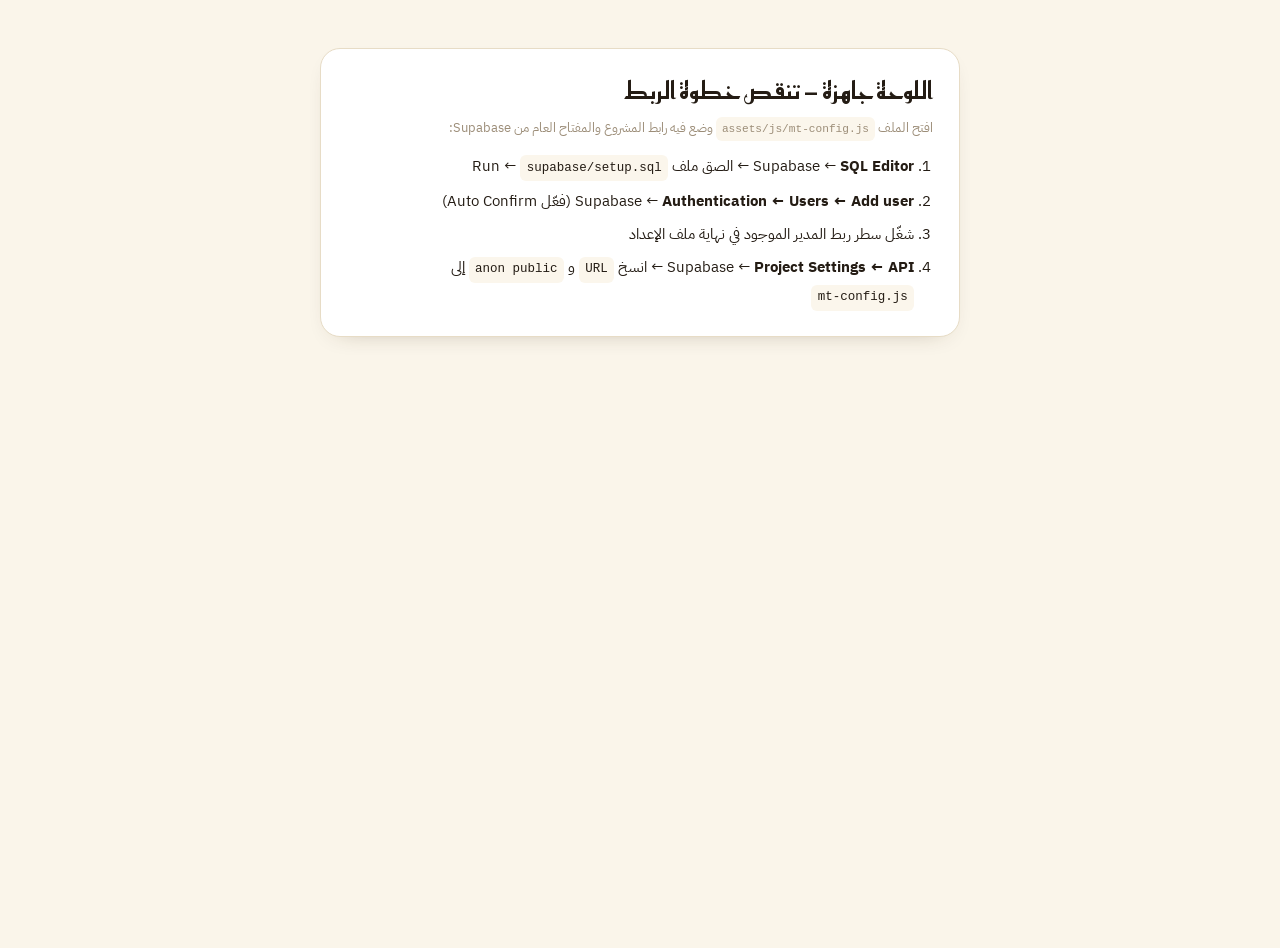
==== mt-panel-20c00ee28435/index.html @ f080e006 "لوحة تحكم كاملة لإدارة محتوى الموقع لوحة عربية على نفس الدومين بمسار غير قابل للتخمين، محمية بتسجيل " ====
<!DOCTYPE html>
<html lang="ar" dir="rtl" data-theme="light">
<head>
<meta charset="UTF-8" />
<meta name="viewport" content="width=device-width, initial-scale=1.0, viewport-fit=cover" />
<title>لوحة تحكم مذاقي توب</title>
<meta name="robots" content="noindex, nofollow, noarchive" />
<meta name="theme-color" content="#faf5ea" />
<link rel="icon" href="../assets/img/favicon.ico" sizes="any" />
<link rel="apple-touch-icon" href="../assets/img/icon-180.png" />
<link rel="preconnect" href="https://fonts.googleapis.com" />
<link rel="preconnect" href="https://fonts.gstatic.com" crossorigin />
<link href="https://fonts.googleapis.com/css2?family=Reem+Kufi:wght@400;500;600;700&family=IBM+Plex+Sans+Arabic:wght@300;400;500;600;700&family=Marcellus&display=swap" rel="stylesheet" />
<script>
  (function(){try{var s=localStorage.getItem('mt-theme');var d=window.matchMedia&&matchMedia('(prefers-color-scheme:dark)').matches;document.documentElement.setAttribute('data-theme',s||(d?'dark':'light'));}catch(e){}})();
</script>
<style>
:root{
  --gold:#c79a3b; --gold-soft:#e2c165; --gold-deep:#a87c29; --ember:#c15b34; --ok:#2f9e63; --danger:#c0442e;
  --bg:#faf5ea; --bg-2:#f2e8d6; --panel:#fff; --panel-2:#fbf6ec; --line:#e7dcc6;
  --ink:#241c14; --ink-soft:#6c5e4c; --ink-faint:#9c8d78;
  --shadow:0 18px 50px -24px rgba(60,42,16,.40); --shadow-sm:0 8px 26px -18px rgba(60,42,16,.45);
}
html[data-theme="dark"]{
  --bg:#15110c; --bg-2:#1b1610; --panel:#201a13; --panel-2:#251e16; --line:#3a3024;
  --ink:#f1e9da; --ink-soft:#c4b69f; --ink-faint:#8c7f6a;
  --shadow:0 24px 60px -28px rgba(0,0,0,.8); --shadow-sm:0 12px 34px -22px rgba(0,0,0,.85);
}
*{box-sizing:border-box;margin:0;padding:0}
body{font-family:"IBM Plex Sans Arabic",system-ui,sans-serif;background:var(--bg);color:var(--ink);line-height:1.7;min-height:100svh}
a{color:inherit;text-decoration:none} img{max-width:100%;display:block}
h1,h2,h3{font-family:"Reem Kufi","IBM Plex Sans Arabic",sans-serif;font-weight:600;line-height:1.35}
.wrap{width:min(1100px,94vw);margin-inline:auto}

/* ---------- login ---------- */
#login{min-height:100svh;display:grid;place-items:center;padding:1.5rem}
.login-card{width:min(420px,100%);background:var(--panel);border:1px solid var(--line);border-radius:24px;
  box-shadow:var(--shadow);padding:2.2rem 1.8rem;text-align:center}
.login-card__logo{width:76px;height:76px;border-radius:50%;margin:0 auto 1.1rem;display:grid;place-items:center;overflow:hidden;
  background:radial-gradient(circle at 50% 35%,var(--panel),var(--panel-2));border:1px solid var(--line);
  box-shadow:inset 0 0 0 3px color-mix(in oklab,var(--gold) 20%,transparent)}
.login-card__logo img{width:64px;height:64px;object-fit:contain}
.login-card h1{font-size:1.35rem;margin-bottom:.2rem}
.login-card p{color:var(--ink-faint);font-size:.86rem;margin-bottom:1.5rem}

/* ---------- shell ---------- */
#app{display:none}
.topbar{position:sticky;top:0;z-index:30;background:color-mix(in oklab,var(--bg) 88%,transparent);
  backdrop-filter:blur(14px);-webkit-backdrop-filter:blur(14px);border-bottom:1px solid var(--line)}
.topbar__in{display:flex;align-items:center;justify-content:space-between;gap:.8rem;padding:.7rem 0}
.topbar__brand{display:flex;align-items:center;gap:.6rem;min-width:0}
.topbar__brand img{width:38px;height:38px;border-radius:50%;object-fit:contain;border:1px solid var(--line);background:var(--panel);flex:none}
.topbar__brand b{font-family:"Reem Kufi",sans-serif;font-size:1rem;white-space:nowrap}
.topbar__brand span{display:block;font-size:.7rem;color:var(--ink-faint)}
.topbar__actions{display:flex;align-items:center;gap:.45rem;flex:none}

.tabs{display:flex;gap:.45rem;overflow-x:auto;padding:.7rem .2rem;scrollbar-width:none}
.tabs::-webkit-scrollbar{display:none}
.tab{flex:0 0 auto;padding:.5rem 1rem;border-radius:999px;border:1px solid var(--line);background:var(--panel);
  color:var(--ink-soft);font-weight:700;font-size:.9rem;cursor:pointer;white-space:nowrap;transition:.2s}
.tab.active{background:var(--gold);border-color:var(--gold);color:#1c1305}

main{padding:.4rem 0 5rem}
.panel{display:none} .panel.active{display:block}
.sec-head{display:flex;align-items:center;justify-content:space-between;gap:.8rem;flex-wrap:wrap;margin:1.2rem 0 .9rem}
.sec-head h2{font-size:1.15rem}
.hint{color:var(--ink-faint);font-size:.82rem}

/* ---------- cards / rows ---------- */
.card{background:var(--panel);border:1px solid var(--line);border-radius:18px;box-shadow:var(--shadow-sm);
  padding:1rem 1.1rem;margin-bottom:.8rem}
.card--muted{background:var(--panel-2)}
.row{display:flex;align-items:center;gap:.7rem;flex-wrap:wrap}
.row--between{justify-content:space-between}
.grow{flex:1;min-width:180px}
.thumb{width:56px;height:56px;border-radius:12px;object-fit:cover;border:1px solid var(--line);background:var(--panel-2);flex:none}
.cat-title{font-family:"Reem Kufi",sans-serif;font-weight:700;font-size:1.05rem}
.chip-count{font-size:.75rem;color:var(--ink-faint);background:var(--panel-2);border:1px solid var(--line);
  padding:.1rem .55rem;border-radius:999px}

/* ---------- controls ---------- */
label{display:block;font-size:.8rem;color:var(--ink-soft);font-weight:600;margin-bottom:.28rem}
input[type=text],input[type=email],input[type=password],input[type=number],textarea,select{
  width:100%;padding:.65rem .8rem;border-radius:12px;border:1px solid var(--line);background:var(--panel);
  color:var(--ink);font-family:inherit;font-size:.95rem;transition:border-color .2s}
input:focus,textarea:focus,select:focus{outline:none;border-color:var(--gold)}
textarea{resize:vertical;min-height:76px}
.field{margin-bottom:.75rem}
.fields{display:grid;grid-template-columns:repeat(auto-fit,minmax(180px,1fr));gap:.75rem}

.btn{display:inline-flex;align-items:center;justify-content:center;gap:.45rem;padding:.6rem 1.15rem;border-radius:999px;
  border:1px solid transparent;background:var(--gold);color:#1c1305;font-family:inherit;font-weight:700;font-size:.9rem;
  cursor:pointer;transition:.2s;white-space:nowrap}
.btn:hover{filter:brightness(1.05)}
.btn:disabled{opacity:.55;cursor:not-allowed}
.btn--ghost{background:transparent;color:var(--ink);border-color:var(--line)}
.btn--ghost:hover{border-color:var(--gold)}
.btn--danger{background:transparent;color:var(--danger);border-color:color-mix(in oklab,var(--danger) 40%,var(--line))}
.btn--sm{padding:.4rem .8rem;font-size:.82rem}
.btn--icon{padding:.42rem;width:34px;height:34px;border-radius:10px;background:transparent;border-color:var(--line);color:var(--ink-soft)}
.btn--icon:hover{border-color:var(--gold);color:var(--ink)}
.btn--block{width:100%}
.btn svg{width:16px;height:16px;fill:none;stroke:currentColor;stroke-width:1.9;stroke-linecap:round;stroke-linejoin:round}

.switch{display:inline-flex;align-items:center;gap:.45rem;cursor:pointer;font-size:.84rem;color:var(--ink-soft);font-weight:600}
.switch input{appearance:none;width:40px;height:23px;border-radius:999px;background:var(--line);position:relative;cursor:pointer;transition:.2s;flex:none}
.switch input::after{content:"";position:absolute;inset-block-start:3px;inset-inline-start:3px;width:17px;height:17px;border-radius:50%;background:#fff;transition:.2s}
.switch input:checked{background:var(--ok)}
.switch input:checked::after{transform:translateX(-17px)}

/* ---------- feedback ---------- */
.toast{position:fixed;inset-block-end:1.1rem;inset-inline:0;margin-inline:auto;width:max-content;max-width:92vw;z-index:90;
  padding:.7rem 1.2rem;border-radius:999px;background:var(--ink);color:var(--bg);font-weight:700;font-size:.9rem;
  box-shadow:var(--shadow);opacity:0;transform:translateY(12px);transition:.28s;pointer-events:none}
.toast.show{opacity:1;transform:none}
.toast.err{background:var(--danger);color:#fff}
.msg{padding:.6rem .9rem;border-radius:12px;font-size:.86rem;margin-bottom:.9rem;display:none}
.msg.err{display:block;background:color-mix(in oklab,var(--danger) 12%,transparent);color:var(--danger);
  border:1px solid color-mix(in oklab,var(--danger) 32%,transparent)}
.empty{text-align:center;color:var(--ink-faint);padding:2rem 1rem;font-size:.9rem}
.loading{text-align:center;color:var(--ink-faint);padding:3rem 1rem}

/* ---------- modal ---------- */
.modal{position:fixed;inset:0;z-index:80;display:none;place-items:center;padding:1.2rem;
  background:color-mix(in oklab,#000 55%,transparent);backdrop-filter:blur(3px)}
.modal.open{display:grid}
.modal__box{width:min(560px,100%);max-height:88svh;overflow-y:auto;background:var(--panel);border:1px solid var(--line);
  border-radius:22px;box-shadow:var(--shadow);padding:1.4rem}
.modal__head{display:flex;align-items:center;justify-content:space-between;gap:1rem;margin-bottom:1rem}
.modal__head h3{font-size:1.1rem}
.modal__foot{display:flex;gap:.6rem;justify-content:flex-start;margin-top:1.2rem}

.uploader{display:flex;align-items:center;gap:.8rem;flex-wrap:wrap}
.uploader img{width:78px;height:78px;border-radius:14px;object-fit:cover;border:1px solid var(--line);background:var(--panel-2)}
.setup{max-width:640px;margin:3rem auto;padding:1.6rem;background:var(--panel);border:1px solid var(--line);
  border-radius:20px;box-shadow:var(--shadow-sm)}
.setup code{background:var(--panel-2);padding:.15rem .4rem;border-radius:6px;font-size:.85em;direction:ltr;display:inline-block}
.setup ol{margin:.8rem 1.2rem 0;display:grid;gap:.5rem;font-size:.92rem}

@media (max-width:540px){
  .topbar__brand span{display:none}
  .modal__box{padding:1.1rem;border-radius:18px}
}
</style>
</head>
<body>

<!-- ============ SETUP NOTICE (shown when config is empty) ============ -->
<div id="setup" class="setup" style="display:none">
  <h2 style="margin-bottom:.6rem">اللوحة جاهزة — تنقص خطوة الربط</h2>
  <p class="hint">افتح الملف <code>assets/js/mt-config.js</code> وضع فيه رابط المشروع والمفتاح العام من Supabase:</p>
  <ol>
    <li>Supabase ← <b>SQL Editor</b> ← الصق ملف <code>supabase/setup.sql</code> ← Run</li>
    <li>Supabase ← <b>Authentication ← Users ← Add user</b> (فعّل Auto Confirm)</li>
    <li>شغّل سطر ربط المدير الموجود في نهاية ملف الإعداد</li>
    <li>Supabase ← <b>Project Settings ← API</b> ← انسخ <code>URL</code> و <code>anon public</code> إلى <code>mt-config.js</code></li>
  </ol>
</div>

<!-- ============ LOGIN ============ -->
<section id="login" style="display:none">
  <form class="login-card" id="loginForm">
    <span class="login-card__logo"><img src="../assets/img/logo.png" alt="" /></span>
    <h1>لوحة تحكم مذاقي توب</h1>
    <p>سجّل الدخول للتعديل على الموقع</p>
    <div class="msg" id="loginMsg"></div>
    <div class="field" style="text-align:right">
      <label for="email">البريد الإلكتروني</label>
      <input type="email" id="email" autocomplete="username" required />
    </div>
    <div class="field" style="text-align:right">
      <label for="password">كلمة المرور</label>
      <input type="password" id="password" autocomplete="current-password" required />
    </div>
    <button class="btn btn--block" id="loginBtn" type="submit" style="margin-top:.5rem">دخول</button>
  </form>
</section>

<!-- ============ APP ============ -->
<div id="app">
  <header class="topbar">
    <div class="wrap topbar__in">
      <div class="topbar__brand">
        <img src="../assets/img/logo.png" alt="" />
        <div><b>لوحة التحكم</b><span id="whoami"></span></div>
      </div>
      <div class="topbar__actions">
        <a class="btn btn--icon" href="../" target="_blank" rel="noopener" title="عرض الموقع" aria-label="عرض الموقع">
          <svg viewBox="0 0 24 24"><path d="M4 11 12 4l8 7"/><path d="M6 10v9h12v-9"/></svg></a>
        <button class="btn btn--icon" id="themeBtn" title="الوضع الليلي" aria-label="الوضع الليلي">
          <svg viewBox="0 0 24 24"><path d="M20 14.5A8 8 0 0 1 9.5 4 8 8 0 1 0 20 14.5Z"/></svg></button>
        <button class="btn btn--ghost btn--sm" id="logoutBtn">خروج</button>
      </div>
    </div>
    <div class="wrap">
      <nav class="tabs" id="tabs">
        <button class="tab active" data-tab="menu">المنيو</button>
        <button class="tab" data-tab="offers">العروض</button>
        <button class="tab" data-tab="dishes">الأطباق</button>
        <button class="tab" data-tab="settings">الإعدادات</button>
        <button class="tab" data-tab="account">الحساب</button>
      </nav>
    </div>
  </header>

  <main class="wrap">
    <div id="boot" class="loading">جارٍ التحميل…</div>

    <section class="panel" id="panel-menu">
      <div class="sec-head">
        <div><h2>المنيو</h2><p class="hint">التصنيفات والأصناف والأسعار</p></div>
        <button class="btn btn--sm" data-add-cat>+ تصنيف جديد</button>
      </div>
      <div id="catList"></div>
    </section>

    <section class="panel" id="panel-offers">
      <div class="sec-head">
        <div><h2>العروض</h2><p class="hint">تظهر كسلايدات أفقية تحت قسم أطباقنا</p></div>
        <button class="btn btn--sm" data-add-offer>+ عرض جديد</button>
      </div>
      <div id="offerList"></div>
    </section>

    <section class="panel" id="panel-dishes">
      <div class="sec-head">
        <div><h2>أطباقنا الأكثر طلباً</h2><p class="hint">الصور الدائرية في الصفحة الرئيسية</p></div>
        <button class="btn btn--sm" data-add-dish>+ طبق جديد</button>
      </div>
      <div id="dishList"></div>
    </section>

    <section class="panel" id="panel-settings">
      <div class="sec-head"><div><h2>الإعدادات</h2><p class="hint">أرقام التواصل والعنوان ونصوص الأقسام</p></div></div>
      <div id="settingsForm"></div>
    </section>

    <section class="panel" id="panel-account">
      <div class="sec-head"><div><h2>الحساب</h2><p class="hint">تغيير كلمة المرور</p></div></div>
      <div class="card" style="max-width:460px">
        <div class="msg" id="pwMsg"></div>
        <div class="field"><label for="pw1">كلمة مرور جديدة</label><input type="password" id="pw1" autocomplete="new-password" /></div>
        <div class="field"><label for="pw2">تأكيد كلمة المرور</label><input type="password" id="pw2" autocomplete="new-password" /></div>
        <button class="btn" id="pwBtn">حفظ كلمة المرور</button>
      </div>
    </section>
  </main>
</div>

<!-- ============ MODAL ============ -->
<div class="modal" id="modal">
  <div class="modal__box">
    <div class="modal__head">
      <h3 id="modalTitle"></h3>
      <button class="btn btn--icon" data-close aria-label="إغلاق">
        <svg viewBox="0 0 24 24"><path d="M6 6l12 12M18 6L6 18"/></svg></button>
    </div>
    <div id="modalBody"></div>
    <div class="modal__foot">
      <button class="btn" id="modalSave">حفظ</button>
      <button class="btn btn--ghost" data-close>إلغاء</button>
    </div>
  </div>
</div>

<div class="toast" id="toast"></div>

<script src="../assets/js/mt-config.js?v=13"></script>
<script>
(function () {
  "use strict";

  var cfg = window.MT_CONFIG || {};
  if (!cfg.SUPABASE_URL || !cfg.SUPABASE_ANON_KEY) {
    document.getElementById("setup").style.display = "block";
    return;
  }

  var URL_BASE = cfg.SUPABASE_URL.replace(/\/+$/, "");
  var ANON = cfg.SUPABASE_ANON_KEY;
  var BUCKET = "mathaqi-media";
  var LS_KEY = "mt-panel-session";

  /* =============== tiny Supabase client (auth + REST + storage) =============== */
  var session = null;
  try { session = JSON.parse(localStorage.getItem(LS_KEY) || "null"); } catch (e) {}

  function saveSession(s) {
    session = s;
    try { s ? localStorage.setItem(LS_KEY, JSON.stringify(s)) : localStorage.removeItem(LS_KEY); } catch (e) {}
  }

  function authHeaders(extra) {
    var h = { apikey: ANON, Authorization: "Bearer " + (session ? session.access_token : ANON) };
    for (var k in (extra || {})) h[k] = extra[k];
    return h;
  }

  function signIn(email, password) {
    return fetch(URL_BASE + "/auth/v1/token?grant_type=password", {
      method: "POST",
      headers: { apikey: ANON, "Content-Type": "application/json" },
      body: JSON.stringify({ email: email, password: password })
    }).then(readJSON).then(function (d) { saveSession(d); return d; });
  }

  function refresh() {
    if (!session || !session.refresh_token) return Promise.reject(new Error("no session"));
    return fetch(URL_BASE + "/auth/v1/token?grant_type=refresh_token", {
      method: "POST",
      headers: { apikey: ANON, "Content-Type": "application/json" },
      body: JSON.stringify({ refresh_token: session.refresh_token })
    }).then(readJSON).then(function (d) { saveSession(d); return d; });
  }

  function updatePassword(pw) {
    return fetch(URL_BASE + "/auth/v1/user", {
      method: "PUT", headers: authHeaders({ "Content-Type": "application/json" }),
      body: JSON.stringify({ password: pw })
    }).then(readJSON);
  }

  function readJSON(r) {
    return r.text().then(function (t) {
      var d = null;
      try { d = t ? JSON.parse(t) : null; } catch (e) {}
      if (!r.ok) {
        var m = (d && (d.msg || d.message || d.error_description || d.error || d.hint)) || ("خطأ " + r.status);
        throw new Error(m);
      }
      return d;
    });
  }

  /* REST with one automatic token refresh on 401 */
  function rest(path, opts, retried) {
    opts = opts || {};
    var init = {
      method: opts.method || "GET",
      headers: authHeaders(opts.headers || (opts.body ? { "Content-Type": "application/json", Prefer: "return=representation" } : {}))
    };
    if (opts.body) init.body = JSON.stringify(opts.body);
    return fetch(URL_BASE + "/rest/v1/" + path, init).then(function (r) {
      if (r.status === 401 && !retried && session) {
        return refresh().then(function () { return rest(path, opts, true); },
                              function () { logout(); throw new Error("انتهت الجلسة، سجّل الدخول من جديد"); });
      }
      return readJSON(r);
    });
  }

  function upload(file) {
    var ext = (file.name.split(".").pop() || "jpg").toLowerCase().replace(/[^a-z0-9]/g, "");
    var name = Date.now() + "-" + Math.random().toString(36).slice(2, 8) + "." + ext;
    return fetch(URL_BASE + "/storage/v1/object/" + BUCKET + "/" + name, {
      method: "POST",
      headers: authHeaders({ "x-upsert": "true", "Content-Type": file.type || "application/octet-stream" }),
      body: file
    }).then(function (r) {
      if (!r.ok) return readJSON(r);
      return { url: URL_BASE + "/storage/v1/object/public/" + BUCKET + "/" + name };
    }).then(function (d) { return d.url; });
  }

  /* =============== UI helpers =============== */
  var $ = function (s, r) { return (r || document).querySelector(s); };
  var toastEl = $("#toast"), toastTimer = null;
  function toast(msg, isErr) {
    toastEl.textContent = msg;
    toastEl.className = "toast show" + (isErr ? " err" : "");
    clearTimeout(toastTimer);
    toastTimer = setTimeout(function () { toastEl.className = "toast"; }, 2800);
  }
  function fail(e) { toast(e && e.message ? e.message : "حدث خطأ", true); }
  function esc(s) {
    return String(s == null ? "" : s).replace(/&/g, "&amp;").replace(/</g, "&lt;")
      .replace(/>/g, "&gt;").replace(/"/g, "&quot;").replace(/'/g, "&#39;");
  }
  function money(v) {
    if (v == null || v === "") return "";
    var n = Number(v); return isFinite(n) ? String(parseFloat(n.toFixed(2))) : String(v);
  }
  function num(v) { v = String(v == null ? "" : v).trim(); return v === "" ? null : Number(v); }
  function imgSrc(u) { return !u ? "" : (/^https?:\/\//i.test(u) ? u : "../" + String(u).replace(/^\/+/, "")); }

  var ICONS = [
    ["ic-shawarma","شاورما"],["ic-burger","برجر"],["ic-pizza","بيتزا"],["ic-broast","بروست"],
    ["ic-zinger","زنجر"],["ic-fajita","فاهيتا"],["ic-falafel","فلافل"],["ic-drink","مشروبات"],
    ["ic-utensils","عام"],["ic-flame","لهب"],["ic-leaf","ورقة"],["ic-tag","وسم"]
  ];

  /* =============== modal =============== */
  var modal = $("#modal"), modalSave = $("#modalSave");
  var onSave = null;
  function openModal(title, bodyHTML, saveFn) {
    $("#modalTitle").textContent = title;
    $("#modalBody").innerHTML = bodyHTML;
    onSave = saveFn;
    modal.classList.add("open");
  }
  function closeModal() { modal.classList.remove("open"); onSave = null; }
  document.querySelectorAll("[data-close]").forEach(function (b) { b.addEventListener("click", closeModal); });
  modal.addEventListener("click", function (e) { if (e.target === modal) closeModal(); });
  document.addEventListener("keydown", function (e) { if (e.key === "Escape" && modal.classList.contains("open")) closeModal(); });
  modalSave.addEventListener("click", function () {
    if (!onSave) return;
    modalSave.disabled = true;
    Promise.resolve(onSave()).then(function () { closeModal(); }).catch(fail)
      .then(function () { modalSave.disabled = false; });
  });

  function field(label, id, value, type) {
    return '<div class="field"><label for="' + id + '">' + label + "</label>" +
      '<input type="' + (type || "text") + '" id="' + id + '" value="' + esc(value == null ? "" : value) + '" /></div>';
  }
  function area(label, id, value) {
    return '<div class="field"><label for="' + id + '">' + label + "</label>" +
      '<textarea id="' + id + '">' + esc(value == null ? "" : value) + "</textarea></div>";
  }
  function uploader(id, value) {
    return '<div class="field"><label>الصورة</label><div class="uploader">' +
      '<img id="' + id + '_prev" src="' + esc(imgSrc(value)) + '" alt="" />' +
      '<input type="hidden" id="' + id + '" value="' + esc(value == null ? "" : value) + '" />' +
      '<div><input type="file" id="' + id + '_file" accept="image/*" style="max-width:210px" />' +
      '<div class="hint" id="' + id + '_st">اختر صورة من جهازك</div></div></div></div>';
  }
  function wireUploader(id) {
    var f = $("#" + id + "_file"); if (!f) return;
    f.addEventListener("change", function () {
      var file = f.files && f.files[0]; if (!file) return;
      $("#" + id + "_st").textContent = "جارٍ الرفع…";
      upload(file).then(function (url) {
        $("#" + id).value = url;
        $("#" + id + "_prev").src = url;
        $("#" + id + "_st").textContent = "تم الرفع ✓";
      }).catch(function (e) { $("#" + id + "_st").textContent = "فشل الرفع: " + e.message; });
    });
  }
  function val(id) { var el = $("#" + id); return el ? el.value.trim() : ""; }
  function checked(id) { var el = $("#" + id); return !!(el && el.checked); }

  /* =============== data =============== */
  var DB = { cats: [], items: [], offers: [], dishes: [], settings: {} };

  function loadAll() {
    return Promise.all([
      rest("mathaqi_categories?select=*&order=sort.asc"),
      rest("mathaqi_items?select=*&order=sort.asc"),
      rest("mathaqi_offers?select=*&order=sort.asc"),
      rest("mathaqi_dishes?select=*&order=sort.asc"),
      rest("mathaqi_settings?select=key,value")
    ]).then(function (r) {
      DB.cats = r[0]; DB.items = r[1]; DB.offers = r[2]; DB.dishes = r[3];
      DB.settings = {}; r[4].forEach(function (row) { DB.settings[row.key] = row.value || {}; });
      renderAll();
    });
  }

  function renderAll() { renderMenu(); renderOffers(); renderDishes(); renderSettings(); }

  /* ---- reorder helper: swap sort values with the neighbour ---- */
  function move(table, list, id, dir) {
    var i = list.findIndex(function (x) { return x.id === id; });
    var j = i + dir;
    if (i < 0 || j < 0 || j >= list.length) return;
    var a = list[i], b = list[j];
    var sa = a.sort, sb = b.sort;
    if (sa === sb) { sa = i; sb = j; }
    return Promise.all([
      rest(table + "?id=eq." + a.id, { method: "PATCH", body: { sort: sb } }),
      rest(table + "?id=eq." + b.id, { method: "PATCH", body: { sort: sa } })
    ]).then(loadAll).then(function () { toast("تم الترتيب"); }).catch(fail);
  }

  function toggleVisible(table, id, visible) {
    return rest(table + "?id=eq." + id, { method: "PATCH", body: { visible: visible } })
      .then(loadAll).then(function () { toast(visible ? "ظاهر الآن" : "مخفي الآن"); }).catch(fail);
  }

  function remove(table, id, what) {
    if (!confirm("تأكيد حذف " + what + "؟ لا يمكن التراجع.")) return;
    rest(table + "?id=eq." + id, { method: "DELETE" }).then(loadAll)
      .then(function () { toast("تم الحذف"); }).catch(fail);
  }

  function nextSort(list) { return list.reduce(function (m, x) { return Math.max(m, x.sort || 0); }, 0) + 1; }

  var arrows = function (t, id) {
    return '<button class="btn btn--icon" data-move="' + t + '" data-id="' + id + '" data-dir="-1" aria-label="أعلى">' +
      '<svg viewBox="0 0 24 24"><path d="M12 19V5M6 11l6-6 6 6"/></svg></button>' +
      '<button class="btn btn--icon" data-move="' + t + '" data-id="' + id + '" data-dir="1" aria-label="أسفل">' +
      '<svg viewBox="0 0 24 24"><path d="M12 5v14M18 13l-6 6-6-6"/></svg></button>';
  };
  var visSwitch = function (t, id, v) {
    return '<label class="switch"><input type="checkbox" data-vis="' + t + '" data-id="' + id + '"' +
      (v ? " checked" : "") + " /> ظاهر</label>";
  };

  /* ---------------- MENU ---------------- */
  function renderMenu() {
    var host = $("#catList");
    if (!DB.cats.length) { host.innerHTML = '<div class="empty">لا توجد تصنيفات بعد.</div>'; return; }
    host.innerHTML = DB.cats.map(function (c) {
      var items = DB.items.filter(function (i) { return i.category_id === c.id; });
      return '<div class="card">' +
        '<div class="row row--between" style="margin-bottom:.6rem">' +
          '<div class="row"><span class="cat-title">' + esc(c.name_ar) + "</span>" +
            '<span class="chip-count">' + items.length + " صنف</span></div>" +
          '<div class="row">' + visSwitch("mathaqi_categories", c.id, c.visible) + arrows("cat", c.id) +
            '<button class="btn btn--icon" data-edit-cat="' + c.id + '" aria-label="تعديل">' +
            '<svg viewBox="0 0 24 24"><path d="M4 20h4l10-10-4-4L4 16v4Z"/><path d="M13.5 6.5l4 4"/></svg></button>' +
            '<button class="btn btn--icon" data-del-cat="' + c.id + '" aria-label="حذف">' +
            '<svg viewBox="0 0 24 24"><path d="M5 7h14M9 7V5h6v2M7 7l1 13h8l1-13"/></svg></button>' +
          "</div></div>" +
        items.map(function (it) {
          var price = c.two_prices
            ? money(it.price) + " / " + money(it.price2)
            : (it.price_note || money(it.price));
          return '<div class="row row--between" style="border-top:1px dashed var(--line);padding:.45rem 0">' +
            '<span class="grow">' + esc(it.name) + (it.visible ? "" : ' <span class="hint">(مخفي)</span>') + "</span>" +
            '<b style="color:var(--gold-deep)">' + esc(price) + "</b>" +
            '<span class="row">' + arrows("item", it.id) +
              '<button class="btn btn--icon" data-edit-item="' + it.id + '" aria-label="تعديل">' +
              '<svg viewBox="0 0 24 24"><path d="M4 20h4l10-10-4-4L4 16v4Z"/><path d="M13.5 6.5l4 4"/></svg></button>' +
              '<button class="btn btn--icon" data-del-item="' + it.id + '" aria-label="حذف">' +
              '<svg viewBox="0 0 24 24"><path d="M5 7h14M9 7V5h6v2M7 7l1 13h8l1-13"/></svg></button>' +
            "</span></div>";
        }).join("") +
        '<button class="btn btn--ghost btn--sm" data-add-item="' + c.id + '" style="margin-top:.7rem">+ صنف</button>' +
        "</div>";
    }).join("");
  }

  function catForm(c) {
    c = c || {};
    return field("الاسم بالعربية", "c_ar", c.name_ar) +
      field("الاسم بالإنجليزية", "c_en", c.name_en) +
      '<div class="field"><label for="c_icon">الأيقونة</label><select id="c_icon">' +
        ICONS.map(function (i) {
          return '<option value="' + i[0] + '"' + (c.icon === i[0] ? " selected" : "") + ">" + i[1] + "</option>";
        }).join("") + "</select></div>" +
      field("المعرّف (إنجليزي بدون مسافات)", "c_slug", c.slug) +
      '<label class="switch" style="margin:.4rem 0 .8rem"><input type="checkbox" id="c_two"' +
        (c.two_prices ? " checked" : "") + " /> سعران (صغير / كبير)</label>" +
      '<div class="fields">' + field("عنوان العمود ١", "c_c1", c.col1_label || "صغير") +
        field("عنوان العمود ٢", "c_c2", c.col2_label || "كبير") + "</div>" +
      area("ملاحظة أسفل التصنيف (اختياري)", "c_note", c.note);
  }

  function itemForm(it, cat) {
    it = it || {};
    var two = cat && cat.two_prices;
    return field("اسم الصنف", "i_name", it.name) +
      '<div class="fields">' +
        field(two ? "سعر " + (cat.col1_label || "صغير") : "السعر", "i_p1", money(it.price), "number") +
        (two ? field("سعر " + (cat.col2_label || "كبير"), "i_p2", money(it.price2), "number") : "") +
      "</div>" +
      field("نص بدل السعر (اختياري، مثل: يبدأ 1500)", "i_note", it.price_note);
  }

  /* ---------------- OFFERS ---------------- */
  function renderOffers() {
    var host = $("#offerList");
    if (!DB.offers.length) { host.innerHTML = '<div class="empty">لا توجد عروض بعد.</div>'; return; }
    host.innerHTML = DB.offers.map(function (o) {
      var price = o.price_text ? o.price_text
        : (o.new_price != null ? (o.old_price != null ? money(o.old_price) + " ← " : "") + money(o.new_price) : "—");
      return '<div class="card"><div class="row row--between">' +
        '<div class="row grow">' +
          (o.image_url ? '<img class="thumb" src="' + esc(imgSrc(o.image_url)) + '" alt="" />' : '<span class="thumb"></span>') +
          '<div class="grow"><b>' + esc(o.title) + "</b>" +
            (o.badge ? ' <span class="chip-count">' + esc(o.badge) + "</span>" : "") +
            '<div class="hint">' + esc(price) + (o.featured ? " · مميّز" : "") + "</div></div>" +
        "</div>" +
        '<div class="row">' + visSwitch("mathaqi_offers", o.id, o.visible) + arrows("offer", o.id) +
          '<button class="btn btn--icon" data-edit-offer="' + o.id + '" aria-label="تعديل">' +
          '<svg viewBox="0 0 24 24"><path d="M4 20h4l10-10-4-4L4 16v4Z"/><path d="M13.5 6.5l4 4"/></svg></button>' +
          '<button class="btn btn--icon" data-del-offer="' + o.id + '" aria-label="حذف">' +
          '<svg viewBox="0 0 24 24"><path d="M5 7h14M9 7V5h6v2M7 7l1 13h8l1-13"/></svg></button>' +
        "</div></div></div>";
    }).join("");
  }

  function offerForm(o) {
    o = o || {};
    var fits = [["contain","صورة مفرّغة"],["cover","صورة تملأ الإطار"],["round","صورة دائرية"],["none","بدون صورة"]];
    return field("عنوان العرض", "o_title", o.title) +
      area("وصف مختصر", "o_sub", o.subtitle) +
      '<div class="fields">' + field("الشارة (مثل: عرض الخميس والجمعة)", "o_badge", o.badge) +
        field("نص بدل السعر (اختياري)", "o_ptext", o.price_text) + "</div>" +
      '<div class="fields">' + field("السعر قبل", "o_old", money(o.old_price), "number") +
        field("السعر بعد", "o_new", money(o.new_price), "number") + "</div>" +
      '<div class="fields">' +
        '<div class="field"><label for="o_fit">نوع الصورة</label><select id="o_fit">' +
          fits.map(function (f) { return '<option value="' + f[0] + '"' + (o.image_fit === f[0] ? " selected" : "") + ">" + f[1] + "</option>"; }).join("") +
        "</select></div>" +
        field("نص كبير بدل الصورة (مثل 20%)", "o_big", o.big_text) +
      "</div>" +
      uploader("o_img", o.image_url) +
      '<label class="switch" style="margin-inline-end:1rem"><input type="checkbox" id="o_gold"' + (o.badge_gold ? " checked" : "") + " /> شارة ذهبية</label>" +
      '<label class="switch"><input type="checkbox" id="o_feat"' + (o.featured ? " checked" : "") + " /> عرض مميّز (بطاقة داكنة)</label>";
  }

  /* ---------------- DISHES ---------------- */
  function renderDishes() {
    var host = $("#dishList");
    if (!DB.dishes.length) { host.innerHTML = '<div class="empty">لا توجد أطباق بعد.</div>'; return; }
    host.innerHTML = DB.dishes.map(function (d) {
      return '<div class="card"><div class="row row--between">' +
        '<div class="row grow">' +
          (d.image_url ? '<img class="thumb" src="' + esc(imgSrc(d.image_url)) + '" alt="" />' : '<span class="thumb"></span>') +
          '<div class="grow"><b>' + esc(d.name_ar) + '</b><div class="hint">' + esc(d.name_en || "") + "</div></div>" +
        "</div>" +
        '<div class="row">' + visSwitch("mathaqi_dishes", d.id, d.visible) + arrows("dish", d.id) +
          '<button class="btn btn--icon" data-edit-dish="' + d.id + '" aria-label="تعديل">' +
          '<svg viewBox="0 0 24 24"><path d="M4 20h4l10-10-4-4L4 16v4Z"/><path d="M13.5 6.5l4 4"/></svg></button>' +
          '<button class="btn btn--icon" data-del-dish="' + d.id + '" aria-label="حذف">' +
          '<svg viewBox="0 0 24 24"><path d="M5 7h14M9 7V5h6v2M7 7l1 13h8l1-13"/></svg></button>' +
        "</div></div></div>";
    }).join("");
  }

  function dishForm(d) {
    d = d || {};
    return field("الاسم بالعربية", "d_ar", d.name_ar) +
      field("الاسم بالإنجليزية", "d_en", d.name_en) +
      '<div class="field"><label for="d_fit">نوع الصورة</label><select id="d_fit">' +
        '<option value="contain"' + (d.image_fit === "contain" ? " selected" : "") + ">صورة مفرّغة</option>" +
        '<option value="cover"' + (d.image_fit === "cover" ? " selected" : "") + ">صورة تملأ الدائرة</option>" +
      "</select></div>" +
      uploader("d_img", d.image_url);
  }

  /* ---------------- SETTINGS ---------------- */
  function renderSettings() {
    var c = DB.settings.contact || {}, s = DB.settings.sections || {},
        h = DB.settings.hero || {}, sig = DB.settings.signature || {};
    $("#settingsForm").innerHTML =
      '<div class="card"><h3 style="margin-bottom:.8rem">التواصل</h3><div class="fields">' +
        field("رقم الطلب الأساسي", "st_p1", c.phone1) +
        field("رقم إضافي", "st_p2", c.phone2) +
        field("رقم الواتساب (مع 967)", "st_wa", c.whatsapp) +
        field("ساعة الفتح (0-23)", "st_open", c.open_from == null ? 16 : c.open_from, "number") +
      "</div>" +
      area("العنوان", "st_addr", c.address) +
      field("نص أوقات العمل", "st_hours", c.hours) +
      '<div class="fields">' + field("رابط إنستقرام", "st_ig", c.instagram) +
        field("رابط خرائط جوجل", "st_maps", c.maps) + "</div></div>" +

      '<div class="card"><h3 style="margin-bottom:.8rem">الواجهة الرئيسية</h3>' +
        field("السطر العلوي", "st_h_eyebrow", h.eyebrow) +
        area("النص التعريفي", "st_h_sub", h.subtitle) + "</div>" +

      '<div class="card"><h3 style="margin-bottom:.8rem">الطبق المميّز</h3>' +
        field("العنوان", "st_sig_title", sig.title) +
        area("الوصف", "st_sig_text", sig.text) +
        field("يبدأ من (سعر)", "st_sig_price", sig.from_price, "number") + "</div>" +

      '<div class="card"><h3 style="margin-bottom:.8rem">عناوين الأقسام</h3><div class="fields">' +
        field("المنيو — عنوان", "st_menu_title", s.menu_title) +
        field("المنيو — وصف", "st_menu_text", s.menu_text) +
        field("الأطباق — عنوان", "st_dishes_title", s.dishes_title) +
        field("الأطباق — وصف", "st_dishes_text", s.dishes_text) +
        field("العروض — عنوان", "st_offers_title", s.offers_title) +
      "</div></div>" +
      '<button class="btn" id="saveSettings">حفظ الإعدادات</button>';

    $("#saveSettings").addEventListener("click", function () {
      var btn = this; btn.disabled = true;
      var payload = [
        { key: "contact", value: {
            phone1: val("st_p1"), phone2: val("st_p2"), whatsapp: val("st_wa"),
            address: val("st_addr"), hours: val("st_hours"),
            open_from: num(val("st_open")), open_to: (DB.settings.contact || {}).open_to || 24,
            instagram: val("st_ig"), maps: val("st_maps") } },
        { key: "hero", value: Object.assign({}, h, { eyebrow: val("st_h_eyebrow"), subtitle: val("st_h_sub") }) },
        { key: "signature", value: Object.assign({}, sig, {
            title: val("st_sig_title"), text: val("st_sig_text"), from_price: num(val("st_sig_price")) }) },
        { key: "sections", value: Object.assign({}, s, {
            menu_title: val("st_menu_title"), menu_text: val("st_menu_text"),
            dishes_title: val("st_dishes_title"), dishes_text: val("st_dishes_text"),
            offers_title: val("st_offers_title") }) }
      ];
      rest("mathaqi_settings?on_conflict=key", {
        method: "POST", body: payload,
        headers: authHeaders({ "Content-Type": "application/json", Prefer: "resolution=merge-duplicates,return=representation" })
      }).then(loadAll).then(function () { toast("تم الحفظ ✓"); })
        .catch(fail).then(function () { btn.disabled = false; });
    });
  }

  /* =============== events =============== */
  document.addEventListener("click", function (e) {
    var t = e.target.closest("[data-move],[data-edit-cat],[data-del-cat],[data-add-item],[data-edit-item]," +
      "[data-del-item],[data-add-cat],[data-add-offer],[data-edit-offer],[data-del-offer]," +
      "[data-add-dish],[data-edit-dish],[data-del-dish]");
    if (!t) return;
    var id = t.getAttribute("data-id");

    if (t.hasAttribute("data-move")) {
      var kind = t.getAttribute("data-move"), dir = +t.getAttribute("data-dir");
      if (kind === "cat")   return move("mathaqi_categories", DB.cats, id, dir);
      if (kind === "offer") return move("mathaqi_offers", DB.offers, id, dir);
      if (kind === "dish")  return move("mathaqi_dishes", DB.dishes, id, dir);
      if (kind === "item") {
        var it = DB.items.find(function (x) { return x.id === id; });
        return move("mathaqi_items", DB.items.filter(function (x) { return x.category_id === it.category_id; }), id, dir);
      }
    }

    /* ---- categories ---- */
    if (t.hasAttribute("data-add-cat")) {
      return openModal("تصنيف جديد", catForm(null), function () {
        return rest("mathaqi_categories", { method: "POST", body: {
          name_ar: val("c_ar"), name_en: val("c_en"), icon: val("c_icon"),
          slug: val("c_slug") || ("cat-" + Date.now()), two_prices: checked("c_two"),
          col1_label: val("c_c1"), col2_label: val("c_c2"), note: val("c_note") || null,
          sort: nextSort(DB.cats) } }).then(loadAll).then(function () { toast("تم إضافة التصنيف"); });
      });
    }
    if (t.hasAttribute("data-edit-cat")) {
      var c = DB.cats.find(function (x) { return x.id === t.getAttribute("data-edit-cat"); });
      return openModal("تعديل التصنيف", catForm(c), function () {
        return rest("mathaqi_categories?id=eq." + c.id, { method: "PATCH", body: {
          name_ar: val("c_ar"), name_en: val("c_en"), icon: val("c_icon"), slug: val("c_slug"),
          two_prices: checked("c_two"), col1_label: val("c_c1"), col2_label: val("c_c2"),
          note: val("c_note") || null } }).then(loadAll).then(function () { toast("تم الحفظ ✓"); });
      });
    }
    if (t.hasAttribute("data-del-cat")) return remove("mathaqi_categories", t.getAttribute("data-del-cat"), "التصنيف وكل أصنافه");

    /* ---- items ---- */
    if (t.hasAttribute("data-add-item")) {
      var cid = t.getAttribute("data-add-item");
      var cat = DB.cats.find(function (x) { return x.id === cid; });
      var sibs = DB.items.filter(function (x) { return x.category_id === cid; });
      return openModal("صنف جديد — " + cat.name_ar, itemForm(null, cat), function () {
        return rest("mathaqi_items", { method: "POST", body: {
          category_id: cid, name: val("i_name"), price: num(val("i_p1")),
          price2: cat.two_prices ? num(val("i_p2")) : null,
          price_note: val("i_note") || null, sort: nextSort(sibs) } })
          .then(loadAll).then(function () { toast("تم إضافة الصنف"); });
      });
    }
    if (t.hasAttribute("data-edit-item")) {
      var item = DB.items.find(function (x) { return x.id === t.getAttribute("data-edit-item"); });
      var pcat = DB.cats.find(function (x) { return x.id === item.category_id; });
      return openModal("تعديل الصنف", itemForm(item, pcat), function () {
        return rest("mathaqi_items?id=eq." + item.id, { method: "PATCH", body: {
          name: val("i_name"), price: num(val("i_p1")),
          price2: pcat.two_prices ? num(val("i_p2")) : null,
          price_note: val("i_note") || null } }).then(loadAll).then(function () { toast("تم الحفظ ✓"); });
      });
    }
    if (t.hasAttribute("data-del-item")) return remove("mathaqi_items", t.getAttribute("data-del-item"), "الصنف");

    /* ---- offers ---- */
    if (t.hasAttribute("data-add-offer")) {
      openModal("عرض جديد", offerForm(null), function () {
        return rest("mathaqi_offers", { method: "POST", body: offerPayload(nextSort(DB.offers)) })
          .then(loadAll).then(function () { toast("تم إضافة العرض"); });
      });
      return wireUploader("o_img");
    }
    if (t.hasAttribute("data-edit-offer")) {
      var o = DB.offers.find(function (x) { return x.id === t.getAttribute("data-edit-offer"); });
      openModal("تعديل العرض", offerForm(o), function () {
        return rest("mathaqi_offers?id=eq." + o.id, { method: "PATCH", body: offerPayload() })
          .then(loadAll).then(function () { toast("تم الحفظ ✓"); });
      });
      return wireUploader("o_img");
    }
    if (t.hasAttribute("data-del-offer")) return remove("mathaqi_offers", t.getAttribute("data-del-offer"), "العرض");

    /* ---- dishes ---- */
    if (t.hasAttribute("data-add-dish")) {
      openModal("طبق جديد", dishForm(null), function () {
        return rest("mathaqi_dishes", { method: "POST", body: {
          name_ar: val("d_ar"), name_en: val("d_en"), image_url: val("d_img") || null,
          image_fit: val("d_fit"), sort: nextSort(DB.dishes) } })
          .then(loadAll).then(function () { toast("تم إضافة الطبق"); });
      });
      return wireUploader("d_img");
    }
    if (t.hasAttribute("data-edit-dish")) {
      var d = DB.dishes.find(function (x) { return x.id === t.getAttribute("data-edit-dish"); });
      openModal("تعديل الطبق", dishForm(d), function () {
        return rest("mathaqi_dishes?id=eq." + d.id, { method: "PATCH", body: {
          name_ar: val("d_ar"), name_en: val("d_en"), image_url: val("d_img") || null,
          image_fit: val("d_fit") } }).then(loadAll).then(function () { toast("تم الحفظ ✓"); });
      });
      return wireUploader("d_img");
    }
    if (t.hasAttribute("data-del-dish")) return remove("mathaqi_dishes", t.getAttribute("data-del-dish"), "الطبق");
  });

  function offerPayload(sort) {
    var b = {
      title: val("o_title"), subtitle: val("o_sub") || null, badge: val("o_badge") || null,
      badge_gold: checked("o_gold"), featured: checked("o_feat"),
      old_price: num(val("o_old")), new_price: num(val("o_new")),
      price_text: val("o_ptext") || null, image_url: val("o_img") || null,
      image_fit: val("o_fit"), big_text: val("o_big") || null
    };
    if (sort != null) b.sort = sort;
    return b;
  }

  document.addEventListener("change", function (e) {
    var v = e.target.closest("[data-vis]");
    if (v) toggleVisible(v.getAttribute("data-vis"), v.getAttribute("data-id"), v.checked);
  });

  /* tabs */
  $("#tabs").addEventListener("click", function (e) {
    var b = e.target.closest(".tab"); if (!b) return;
    document.querySelectorAll(".tab").forEach(function (x) { x.classList.toggle("active", x === b); });
    document.querySelectorAll(".panel").forEach(function (p) {
      p.classList.toggle("active", p.id === "panel-" + b.getAttribute("data-tab"));
    });
  });

  /* theme */
  $("#themeBtn").addEventListener("click", function () {
    var next = document.documentElement.getAttribute("data-theme") === "dark" ? "light" : "dark";
    document.documentElement.setAttribute("data-theme", next);
    try { localStorage.setItem("mt-theme", next); } catch (e) {}
  });

  /* password */
  $("#pwBtn").addEventListener("click", function () {
    var a = $("#pw1").value, b = $("#pw2").value, msg = $("#pwMsg");
    msg.className = "msg";
    if (a.length < 8) { msg.className = "msg err"; msg.textContent = "كلمة المرور يجب أن تكون ٨ أحرف على الأقل."; return; }
    if (a !== b) { msg.className = "msg err"; msg.textContent = "كلمتا المرور غير متطابقتين."; return; }
    this.disabled = true;
    var btn = this;
    updatePassword(a).then(function () { $("#pw1").value = $("#pw2").value = ""; toast("تم تغيير كلمة المرور ✓"); })
      .catch(function (e) { msg.className = "msg err"; msg.textContent = e.message; })
      .then(function () { btn.disabled = false; });
  });

  /* login / logout */
  function logout() { saveSession(null); location.reload(); }
  $("#logoutBtn").addEventListener("click", logout);

  $("#loginForm").addEventListener("submit", function (e) {
    e.preventDefault();
    var btn = $("#loginBtn"), msg = $("#loginMsg");
    msg.className = "msg"; btn.disabled = true; btn.textContent = "جارٍ الدخول…";
    signIn($("#email").value.trim(), $("#password").value)
      .then(start)
      .catch(function (err) {
        msg.className = "msg err";
        msg.textContent = /invalid/i.test(err.message) ? "البريد أو كلمة المرور غير صحيحة." : err.message;
      })
      .then(function () { btn.disabled = false; btn.textContent = "دخول"; });
  });

  function showLogin() { $("#login").style.display = "grid"; $("#app").style.display = "none"; }

  function start() {
    $("#login").style.display = "none";
    $("#app").style.display = "block";
    $("#whoami").textContent = (session && session.user && session.user.email) || "";
    $("#panel-menu").classList.add("active");
    return rest("mathaqi_admins?select=user_id").then(function (rows) {
      if (!rows || !rows.length) throw new Error("هذا الحساب غير مصرّح له بالتعديل. أضِفه إلى جدول المدراء.");
      return loadAll();
    }).then(function () { $("#boot").style.display = "none"; })
      .catch(function (e) {
        $("#boot").innerHTML = '<div class="msg err" style="display:block">' + esc(e.message) + "</div>";
        fail(e);
      });
  }

  /* boot */
  if (session && session.access_token) {
    refresh().then(start, showLogin);
  } else {
    showLogin();
  }
})();
</script>
</body>
</html>
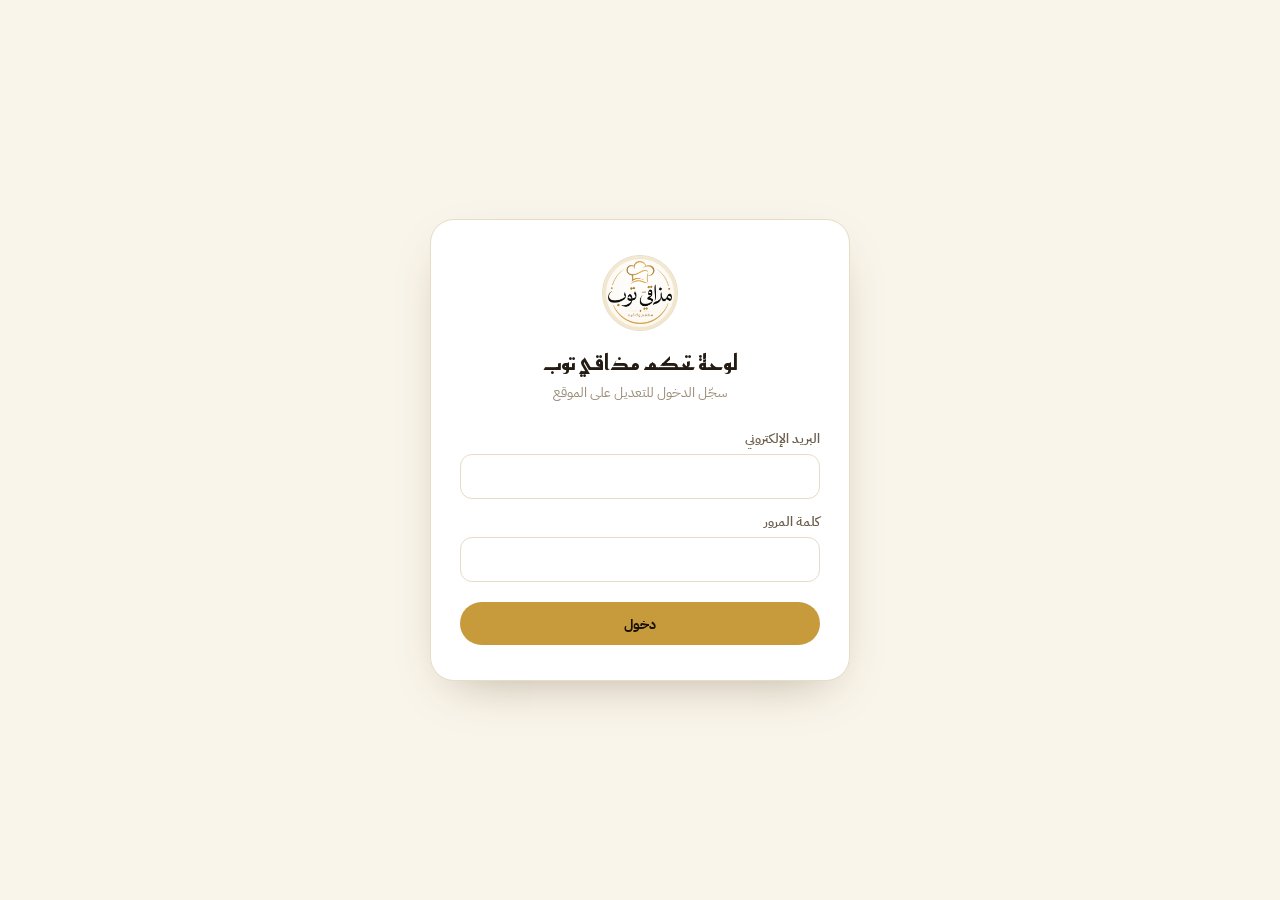
==== commit ae2c867f: "ربط الموقع واللوحة بقاعدة البيانات المباشرة قاعدة بيانات مذاقي توب أُنشئت داخل مشروع القاضي ستور بمع" ====
--- a/mt-panel-20c00ee28435/index.html
+++ b/mt-panel-20c00ee28435/index.html
@@ -216,7 +216,7 @@
 
     <section class="panel" id="panel-offers">
       <div class="sec-head">
-        <div><h2>العروض</h2><p class="hint">تظهر كسلايدات أفقية تحت قسم أطباقنا</p></div>
+        <div><h2>العروض</h2><p class="hint">تظهر كإعلانات متحركة في أعلى الصفحة</p></div>
         <button class="btn btn--sm" data-add-offer>+ عرض جديد</button>
       </div>
       <div id="offerList"></div>
@@ -265,7 +265,7 @@
 
 <div class="toast" id="toast"></div>
 
-<script src="../assets/js/mt-config.js?v=13"></script>
+<script src="../assets/js/mt-config.js?v=18"></script>
 <script>
 (function () {
   "use strict";
@@ -633,8 +633,7 @@
 
   /* ---------------- SETTINGS ---------------- */
   function renderSettings() {
-    var c = DB.settings.contact || {}, s = DB.settings.sections || {},
-        h = DB.settings.hero || {}, sig = DB.settings.signature || {};
+    var c = DB.settings.contact || {}, s = DB.settings.sections || {}, h = DB.settings.hero || {};
     $("#settingsForm").innerHTML =
       '<div class="card"><h3 style="margin-bottom:.8rem">التواصل</h3><div class="fields">' +
         field("رقم الطلب الأساسي", "st_p1", c.phone1) +
@@ -651,11 +650,6 @@
         field("السطر العلوي", "st_h_eyebrow", h.eyebrow) +
         area("النص التعريفي", "st_h_sub", h.subtitle) + "</div>" +
 
-      '<div class="card"><h3 style="margin-bottom:.8rem">الطبق المميّز</h3>' +
-        field("العنوان", "st_sig_title", sig.title) +
-        area("الوصف", "st_sig_text", sig.text) +
-        field("يبدأ من (سعر)", "st_sig_price", sig.from_price, "number") + "</div>" +
-
       '<div class="card"><h3 style="margin-bottom:.8rem">عناوين الأقسام</h3><div class="fields">' +
         field("المنيو — عنوان", "st_menu_title", s.menu_title) +
         field("المنيو — وصف", "st_menu_text", s.menu_text) +
@@ -674,8 +668,6 @@
             open_from: num(val("st_open")), open_to: (DB.settings.contact || {}).open_to || 24,
             instagram: val("st_ig"), maps: val("st_maps") } },
         { key: "hero", value: Object.assign({}, h, { eyebrow: val("st_h_eyebrow"), subtitle: val("st_h_sub") }) },
-        { key: "signature", value: Object.assign({}, sig, {
-            title: val("st_sig_title"), text: val("st_sig_text"), from_price: num(val("st_sig_price")) }) },
         { key: "sections", value: Object.assign({}, s, {
             menu_title: val("st_menu_title"), menu_text: val("st_menu_text"),
             dishes_title: val("st_dishes_title"), dishes_text: val("st_dishes_text"),
